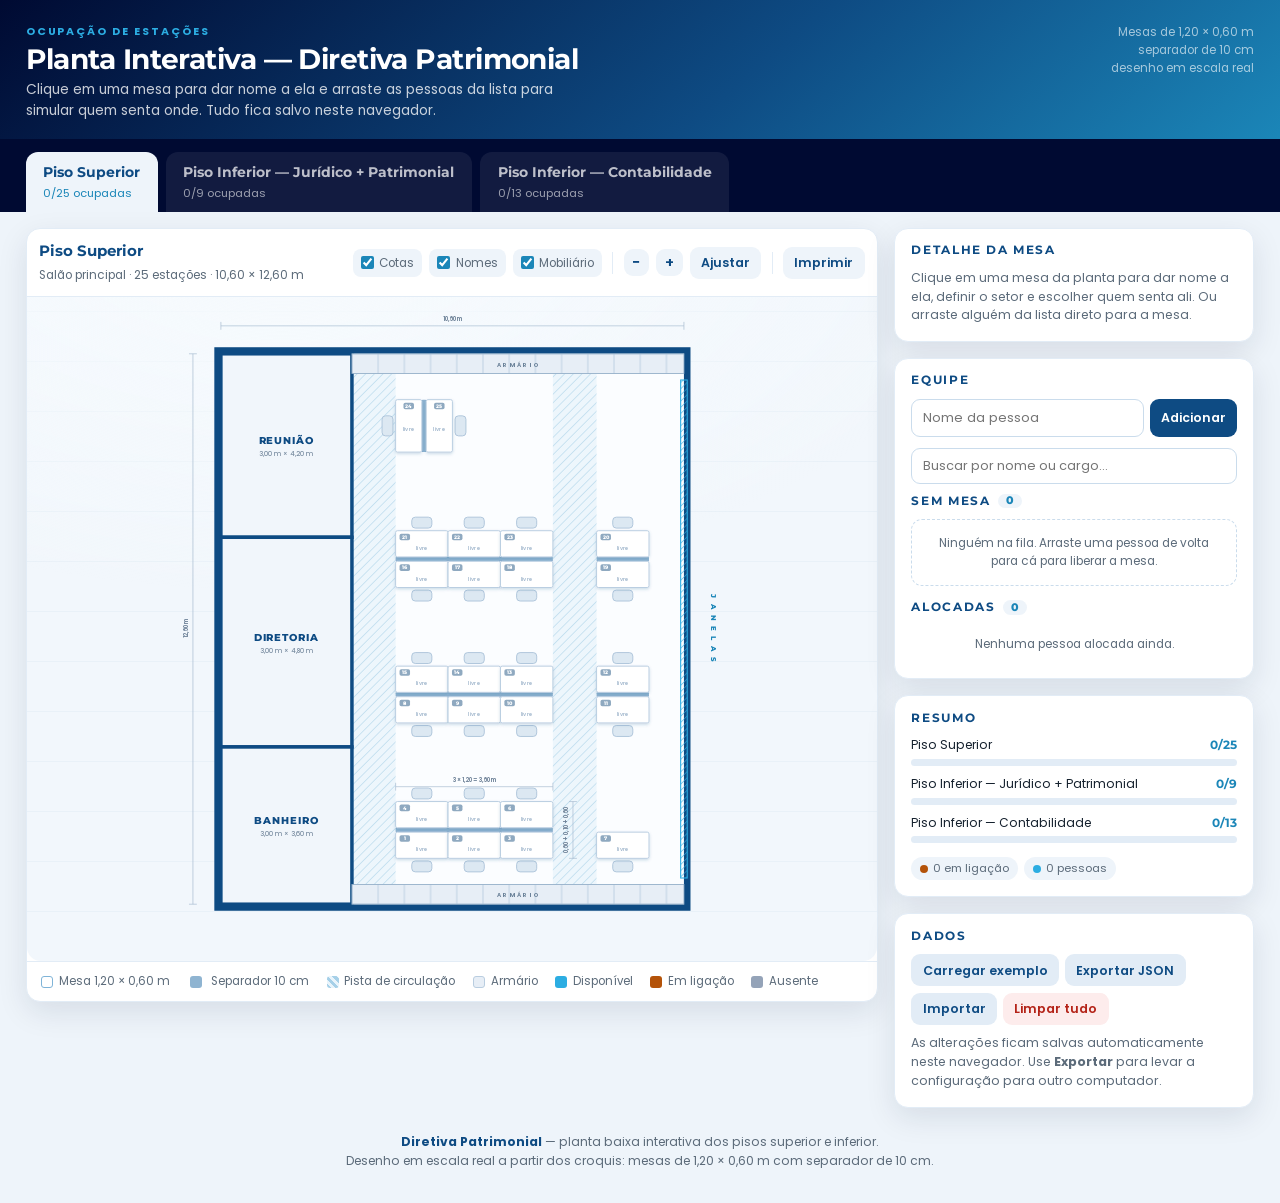
==== planta/index.html @ adbf9594 "Planta baixa interativa dos 3 ambientes (47 estações) Desenho em SVG na escala real (1 unidade = 1 c" ====
<!DOCTYPE html>
<html lang="pt-BR">
<head>
<meta charset="UTF-8" />
<meta name="viewport" content="width=device-width, initial-scale=1.0" />
<title>Planta Interativa — Diretiva Patrimonial</title>
<meta name="description" content="Planta baixa interativa dos pisos da Diretiva Patrimonial: nomeie as mesas e arraste as pessoas para simular a ocupação." />
<meta name="robots" content="noindex" />
<link rel="preconnect" href="https://fonts.googleapis.com" />
<link rel="preconnect" href="https://fonts.gstatic.com" crossorigin />
<link href="https://fonts.googleapis.com/css2?family=Montserrat:wght@600;700;800&family=Poppins:wght@400;500;600&display=swap" rel="stylesheet" />
<link rel="stylesheet" href="css/base.css" />
<link rel="stylesheet" href="css/planta.css" />
<link rel="stylesheet" href="css/painel.css" />
</head>
<body>

<header class="topo">
  <div class="topo-linha">
    <div>
      <p class="eyebrow">Ocupação de estações</p>
      <h1>Planta Interativa — Diretiva Patrimonial</h1>
      <p>Clique em uma mesa para dar nome a ela e arraste as pessoas da lista para simular quem senta onde. Tudo fica salvo neste navegador.</p>
    </div>
    <div class="marca">
      Mesas de 1,20 × 0,60 m<br />separador de 10 cm<br />desenho em escala real
    </div>
  </div>
</header>

<nav class="abas" id="abas" aria-label="Ambientes"></nav>

<main class="app">

  <section class="cartao">
    <div class="barra">
      <div class="titulo">
        <strong id="piso-nome">—</strong>
        <span id="piso-sub">—</span>
      </div>

      <label class="chk"><input type="checkbox" id="op-cotas" checked /> Cotas</label>
      <label class="chk"><input type="checkbox" id="op-nomes" checked /> Nomes</label>
      <label class="chk"><input type="checkbox" id="op-mobiliario" checked /> Mobiliário</label>

      <span class="sep"></span>
      <button class="btn btn-ic" id="zoom-menos" title="Diminuir (tecla −)" aria-label="Diminuir zoom">−</button>
      <button class="btn btn-ic" id="zoom-mais" title="Aumentar (tecla +)" aria-label="Aumentar zoom">+</button>
      <button class="btn" id="zoom-ajustar" title="Enquadrar (tecla 0)">Ajustar</button>

      <span class="sep"></span>
      <button class="btn" id="bt-imprimir" title="Imprimir ou salvar em PDF">Imprimir</button>
    </div>

    <div class="palco" id="palco"></div>

    <div class="legenda">
      <span><i class="mesa-i"></i> Mesa 1,20 × 0,60 m</span>
      <span><i class="sep"></i> Separador 10 cm</span>
      <span><i class="pista"></i> Pista de circulação</span>
      <span><i class="arm"></i> Armário</span>
      <span><i style="background:#2CADE2"></i> Disponível</span>
      <span><i style="background:#B45309"></i> Em ligação</span>
      <span><i style="background:#94A3B8"></i> Ausente</span>
    </div>
  </section>

  <aside class="lateral">

    <div class="cartao bloco">
      <h2>Detalhe da mesa</h2>
      <div id="detalhe-mesa"></div>
    </div>

    <div class="cartao bloco">
      <h2>Equipe</h2>
      <form class="form-linha" id="form-pessoa">
        <input type="text" id="novo-nome" placeholder="Nome da pessoa" maxlength="34" aria-label="Nome da pessoa" />
        <button class="btn btn-pri" type="submit">Adicionar</button>
      </form>
      <input type="search" class="busca" id="busca" placeholder="Buscar por nome ou cargo…" aria-label="Buscar pessoa" />

      <h2>Sem mesa <span class="cont" id="cont-sem-mesa">0</span></h2>
      <ul class="lista dropzone" id="lista-sem-mesa" data-drop-lista></ul>

      <h2 style="margin-top:.9rem;">Alocadas <span class="cont" id="cont-com-mesa">0</span></h2>
      <ul class="lista" id="lista-com-mesa"></ul>
    </div>

    <div class="cartao bloco">
      <h2>Resumo</h2>
      <ul class="resumo" id="resumo"></ul>
    </div>

    <div class="cartao bloco">
      <h2>Dados</h2>
      <div class="det-acoes">
        <button class="btn btn-sec" id="bt-exemplo">Carregar exemplo</button>
        <button class="btn btn-sec" id="bt-exportar">Exportar JSON</button>
        <button class="btn btn-sec" id="bt-importar">Importar</button>
        <button class="btn btn-perigo" id="bt-limpar">Limpar tudo</button>
      </div>
      <input type="file" id="arquivo" accept="application/json,.json" hidden />
      <p class="dica" style="margin-top:.6rem;">
        As alterações ficam salvas automaticamente neste navegador. Use <strong>Exportar</strong>
        para levar a configuração para outro computador.
      </p>
    </div>

  </aside>
</main>

<footer class="rodape">
  <p><strong>Diretiva Patrimonial</strong> — planta baixa interativa dos pisos superior e inferior.</p>
  <p>Desenho em escala real a partir dos croquis: mesas de 1,20 × 0,60 m com separador de 10 cm.</p>
</footer>

<script src="js/data.pisos.js"></script>
<script src="js/store.js"></script>
<script src="js/render.plan.js"></script>
<script src="js/dragdrop.js"></script>
<script src="js/ui.painel.js"></script>
<script src="js/app.js"></script>
</body>
</html>
---- planta/css/base.css ----
/* =========================================================================
   base.css — variáveis, reset e estrutura da página
   ========================================================================= */
:root{
  --navy:#0E4B83; --navy-dark:#000A32; --cyan:#2CADE2; --cyan600:#1B86B8;
  --light:#EEF4FA; --light100:#E2ECF6; --light200:#CADCEC;
  --ink:#15212E; --muted:#5C6B7A; --white:#fff;
  --amber:#B45309; --gray:#94A3B8;
  --radius:14px;
  --sombra:0 10px 30px rgba(8,30,55,.10);
  --sombra-forte:0 18px 44px rgba(8,30,55,.18);
  --lateral:360px;
}

*{box-sizing:border-box;margin:0;padding:0;}
html,body{height:100%;}
body{
  font-family:"Poppins",system-ui,-apple-system,"Segoe UI",sans-serif;
  color:var(--ink); background:var(--light); line-height:1.55;
  -webkit-font-smoothing:antialiased;
}
h1,h2,h3{font-family:"Montserrat","Poppins",sans-serif;letter-spacing:-.02em;line-height:1.15;}
button,input,select{font:inherit;color:inherit;}
button{cursor:pointer;border:none;background:none;}

/* ------------------------------- topo ----------------------------------- */
.topo{
  background:linear-gradient(140deg,#000A32,#0E4B83 58%,#1B86B8);
  color:#fff; padding:1.5rem 1.6rem 1.1rem;
}
.topo-linha{display:flex;align-items:flex-start;gap:1.2rem;flex-wrap:wrap;}
.topo .eyebrow{
  text-transform:uppercase;letter-spacing:.18em;font-size:.68rem;font-weight:700;color:var(--cyan);
}
.topo h1{font-size:clamp(1.25rem,2.4vw,1.75rem);margin:.15rem 0 .2rem;}
.topo p{color:rgba(255,255,255,.78);font-size:.86rem;max-width:60ch;}
.topo .marca{margin-left:auto;text-align:right;font-size:.72rem;color:rgba(255,255,255,.62);}

/* ------------------------------- abas ----------------------------------- */
.abas{
  display:flex;gap:.5rem;padding:.85rem 1.6rem 0;background:var(--navy-dark);
  overflow-x:auto;scrollbar-width:thin;
}
.aba{
  flex:0 0 auto;display:flex;flex-direction:column;gap:.1rem;
  padding:.6rem 1.1rem;border-radius:12px 12px 0 0;
  background:rgba(255,255,255,.07);color:rgba(255,255,255,.72);
  transition:background .18s,color .18s;
}
.aba:hover{background:rgba(255,255,255,.14);color:#fff;}
.aba strong{font-family:"Montserrat",sans-serif;font-size:.86rem;font-weight:700;white-space:nowrap;}
.aba em{font-style:normal;font-size:.7rem;opacity:.8;}
.aba.ativa{background:var(--light);color:var(--navy);}
.aba.ativa em{color:var(--cyan600);opacity:1;}

/* ------------------------------ layout ---------------------------------- */
.app{
  display:grid;grid-template-columns:1fr var(--lateral);
  gap:1rem;padding:1rem 1.6rem 1.6rem;align-items:start;
}
@media (max-width:1080px){
  .app{grid-template-columns:1fr;}
  :root{--lateral:100%;}
}

.cartao{
  background:var(--white);border:1px solid var(--light100);
  border-radius:var(--radius);box-shadow:var(--sombra);
}

/* ---------------------------- barra de ações ---------------------------- */
.barra{
  display:flex;align-items:center;gap:.45rem;flex-wrap:wrap;
  padding:.6rem .8rem;border-bottom:1px solid var(--light100);
}
.barra .titulo{margin-right:auto;min-width:0;}
.barra .titulo strong{
  display:block;font-family:"Montserrat",sans-serif;font-size:.95rem;color:var(--navy);
  white-space:nowrap;overflow:hidden;text-overflow:ellipsis;
}
.barra .titulo span{font-size:.74rem;color:var(--muted);}

.btn{
  display:inline-flex;align-items:center;gap:.35rem;
  padding:.4rem .7rem;border-radius:9px;font-size:.78rem;font-weight:600;
  background:var(--light);color:var(--navy);transition:background .16s,transform .16s;
}
.btn:hover{background:var(--light100);}
.btn:active{transform:translateY(1px);}
.btn-pri{background:var(--navy);color:#fff;}
.btn-pri:hover{background:var(--cyan600);}
.btn-sec{background:var(--light100);color:var(--navy);}
.btn-ic{padding:.4rem .55rem;font-size:.9rem;line-height:1;}
.btn-perigo{background:#FDECEC;color:#B42318;}
.btn-perigo:hover{background:#FBDADA;}

.chk{
  display:inline-flex;align-items:center;gap:.32rem;
  font-size:.74rem;color:var(--muted);padding:.3rem .5rem;border-radius:8px;background:var(--light);
}
.chk input{accent-color:var(--cyan600);}

.sep{width:1px;height:22px;background:var(--light100);margin:0 .2rem;}

footer.rodape{
  padding:0 1.6rem 2rem;color:var(--muted);font-size:.76rem;text-align:center;
}
footer.rodape strong{color:var(--navy);}
---- planta/css/planta.css ----
/* =========================================================================
   planta.css — aparência do desenho (SVG)
   ========================================================================= */
.palco{
  position:relative;overflow:hidden;border-radius:0 0 var(--radius) var(--radius);
  background:
    radial-gradient(1200px 600px at 30% -10%, #F7FBFE 0%, transparent 60%),
    repeating-linear-gradient(0deg,#F2F7FC 0 49px,#E9F1F8 49px 50px),
    repeating-linear-gradient(90deg,#F2F7FC 0 49px,#E9F1F8 49px 50px);
  touch-action:none;cursor:grab;
  height:clamp(440px, calc(100vh - 236px), 940px);
}
.palco.pegando{cursor:grabbing;}
.planta-svg{display:block;width:100%;height:100%;}
@media (max-width:1080px){ .palco{height:clamp(380px, 68vh, 720px);} }

/* ------------------------------ casca ----------------------------------- */
.piso{fill:#FBFDFF;stroke:none;}
.parede{fill:none;stroke:#0E4B83;stroke-width:15;}
.parede-int{fill:#0E4B83;}
.vao{fill:#FBFDFF;}
.porta-arco{fill:none;stroke:#9DB6CC;stroke-width:2;stroke-dasharray:8 6;}
.porta-folha{stroke:#0E4B83;stroke-width:5;stroke-linecap:round;}

.sala{fill:#F1F6FB;stroke:#0E4B83;stroke-width:8;}
.sala-nome{
  font-family:"Montserrat",sans-serif;font-weight:800;font-size:22px;
  fill:#0E4B83;letter-spacing:.1em;
}
.sala-dim{font-size:15px;fill:#7C8FA3;font-weight:500;}
.armario-nome{font-size:13px;fill:#6B8299;font-weight:700;letter-spacing:.12em;}
.rot-label{
  font-family:"Montserrat",sans-serif;font-weight:800;font-size:17px;
  fill:#1B86B8;letter-spacing:.22em;
}
.zona-nome{
  font-family:"Montserrat",sans-serif;font-weight:800;font-size:19px;
  fill:#98AEC3;letter-spacing:.16em;
}
.separador{fill:#8FB4D1;}

/* ------------------------------ escada ---------------------------------- */
.escada-base{fill:#EDF3F9;stroke:#0E4B83;stroke-width:4;}
.degrau{stroke:#8FA9C0;stroke-width:2.5;}
.escada-nome{
  font-family:"Montserrat",sans-serif;font-weight:800;font-size:16px;
  fill:#5F7B94;letter-spacing:.14em;
}

/* ------------------------------ cotas ----------------------------------- */
.cotas line{stroke:#A9BDD1;stroke-width:1.6;}
.cota-txt{font-size:14px;fill:#6E8298;font-weight:600;}
.legenda-mini{font-size:12px;fill:#8AA0B5;font-weight:700;letter-spacing:.1em;}

/* ------------------------------ mesas ----------------------------------- */
.mesa{cursor:pointer;}
.mesa-tampo{fill:#FFFFFF;stroke:#B9CEE1;stroke-width:2.2;}
.mesa.ocupada .mesa-tampo{fill:#F7FBFE;stroke:#7FB4D8;stroke-width:2.6;}
.mesa-alvo{fill:transparent;stroke:none;}
.cadeira{fill:#DCE8F2;stroke:#A9C2D8;stroke-width:2;}
.mesa.ocupada .cadeira{fill:#C3DCEF;stroke:#7FB4D8;}

.mesa-num-bg{fill:#0E4B83;}
.mesa.vaga .mesa-num-bg{fill:#8FA9C0;}
.mesa-num{font-family:"Montserrat",sans-serif;font-weight:800;font-size:11px;fill:#fff;}
.mesa-nome{font-size:10.5px;fill:#5C6B7A;font-weight:600;}
.mesa-livre{font-size:12px;fill:#A9BDD1;font-weight:600;letter-spacing:.08em;}

.avatar{stroke:#fff;stroke-width:2.5;}
.avatar-txt{font-family:"Montserrat",sans-serif;font-weight:800;font-size:12px;fill:#fff;}
.pessoa-nome{font-family:"Montserrat",sans-serif;font-weight:700;font-size:12.5px;fill:#15212E;}
.pessoa-cargo{font-size:10px;fill:#7C8FA3;}
.farol{stroke:#fff;stroke-width:2;}
.farol.pulsa{animation:pulsa 1.25s ease-in-out infinite;transform-origin:center;transform-box:fill-box;}
@keyframes pulsa{
  0%,100%{opacity:1;r:6;}
  50%{opacity:.45;r:8.5;}
}

/* estados de interação */
.mesa:hover .mesa-tampo{stroke:#2CADE2;stroke-width:3.4;}
.mesa:focus{outline:none;}
.mesa:focus-visible .mesa-tampo{stroke:#0E4B83;stroke-width:4;}
.mesa.selecionada .mesa-tampo{stroke:#0E4B83;stroke-width:4.5;fill:#EFF7FD;}
.mesa.alvo-ativo .mesa-tampo{
  stroke:#2CADE2;stroke-width:5;fill:#E4F4FC;filter:url(#f-alvo);
}
.mesa.origem-arrasto{opacity:.42;}

body.arrastando .mesa .mesa-tampo{stroke-dasharray:9 6;}
body.arrastando .palco{cursor:grabbing;}

/* ------------------------------ legenda --------------------------------- */
.legenda{
  display:flex;flex-wrap:wrap;gap:.5rem 1.1rem;padding:.65rem .9rem;
  border-top:1px solid var(--light100);font-size:.72rem;color:var(--muted);
}
.legenda span{display:inline-flex;align-items:center;gap:.35rem;}
.legenda i{width:12px;height:12px;border-radius:3px;display:inline-block;}
.legenda i.pista{background:repeating-linear-gradient(45deg,#A6D0E8 0 3px,#E9F4FB 3px 6px);}
.legenda i.arm{background:#E7EEF6;border:1px solid #B9CDE0;}
.legenda i.sep{background:#8FB4D1;}
.legenda i.mesa-i{background:#fff;border:1.5px solid #7FB4D8;}

/* ------------------------------ impressão -------------------------------- */
@media print{
  .topo,.abas,.lateral,.barra .btn,.barra .chk,.sep,.rodape{display:none !important;}
  .app{display:block;padding:0;}
  .cartao{border:none;box-shadow:none;}
  .palco{background:#fff;overflow:visible;}
  .planta-svg{max-height:none;}
  .barra{border:none;}
}
---- planta/css/painel.css ----
/* =========================================================================
   painel.css — barra lateral (equipe, resumo, detalhe da mesa) e arrasto
   ========================================================================= */
.lateral{display:flex;flex-direction:column;gap:1rem;position:sticky;top:1rem;}
@media (max-width:1080px){ .lateral{position:static;} }

.bloco{padding:.9rem 1rem 1rem;}
.bloco h2{
  font-size:.78rem;text-transform:uppercase;letter-spacing:.13em;
  color:var(--navy);margin-bottom:.7rem;display:flex;align-items:center;gap:.45rem;
}
.bloco h2 .cont{
  background:var(--light);color:var(--cyan600);border-radius:99px;
  padding:.05rem .5rem;font-size:.7rem;font-weight:800;letter-spacing:0;
}
.bloco h2 .cont.alt{margin-left:auto;}

/* ------------------------------ formulário ------------------------------- */
.form-linha{display:flex;gap:.4rem;margin-bottom:.7rem;}
.form-linha input{
  flex:1;min-width:0;padding:.48rem .65rem;border:1px solid var(--light200);
  border-radius:9px;font-size:.82rem;background:#fff;
}
.form-linha input:focus{outline:2px solid var(--cyan);outline-offset:-1px;border-color:transparent;}

.busca{
  width:100%;padding:.45rem .65rem;border:1px solid var(--light200);border-radius:9px;
  font-size:.8rem;margin-bottom:.6rem;background:#fff;
}
.busca:focus{outline:2px solid var(--cyan);outline-offset:-1px;}

/* ------------------------------ chips ------------------------------------ */
.lista{list-style:none;display:flex;flex-direction:column;gap:.35rem;}
.lista.dropzone{
  min-height:56px;border:1.5px dashed var(--light200);border-radius:11px;padding:.35rem;
  transition:border-color .18s,background .18s;
}
.lista.dropzone.alvo-ativo{border-color:var(--cyan);background:#EAF6FD;}

.chip{
  display:flex;align-items:center;gap:.55rem;padding:.4rem .5rem;
  background:#fff;border:1px solid var(--light100);border-radius:10px;
  cursor:grab;user-select:none;transition:box-shadow .16s,transform .16s,border-color .16s;
}
.chip:hover{box-shadow:var(--sombra);border-color:var(--light200);transform:translateX(2px);}
.chip:active{cursor:grabbing;}
.chip-alocada{background:#F7FAFD;}

.chip-av{
  flex:0 0 auto;width:30px;height:30px;border-radius:50%;color:#fff;
  display:grid;place-items:center;font-family:"Montserrat",sans-serif;
  font-weight:800;font-size:.72rem;
}
.chip-txt{flex:1;min-width:0;display:flex;flex-direction:column;line-height:1.25;}
.chip-txt strong{font-size:.8rem;font-weight:600;white-space:nowrap;overflow:hidden;text-overflow:ellipsis;}
.chip-txt em{font-style:normal;font-size:.68rem;color:var(--muted);}
.chip-onde{font-size:.66rem;color:var(--cyan600);font-weight:600;}
.chip-status{flex:0 0 auto;width:9px;height:9px;border-radius:50%;}
.chip-x{
  flex:0 0 auto;width:22px;height:22px;border-radius:6px;color:#A9BDD1;
  font-size:1rem;line-height:1;display:grid;place-items:center;
}
.chip-x:hover{background:#FDECEC;color:#B42318;}

.vazio{
  font-size:.74rem;color:var(--muted);padding:.6rem .5rem;text-align:center;line-height:1.45;
}

/* ------------------------------ resumo ----------------------------------- */
.resumo{list-style:none;display:flex;flex-direction:column;gap:.6rem;}
.res-top{display:flex;justify-content:space-between;font-size:.76rem;margin-bottom:.22rem;}
.res-top b{color:var(--cyan600);font-family:"Montserrat",sans-serif;}
.res-bar{height:7px;background:var(--light100);border-radius:99px;overflow:hidden;}
.res-bar span{display:block;height:100%;background:linear-gradient(90deg,var(--navy),var(--cyan));}
.res-tags{display:flex;gap:.4rem;flex-wrap:wrap;padding-top:.25rem;}
.tag{
  display:inline-flex;align-items:center;gap:.3rem;font-size:.7rem;color:var(--muted);
  background:var(--light);border-radius:99px;padding:.18rem .55rem;
}
.tag i{width:8px;height:8px;border-radius:50%;}

/* ------------------------------ detalhe ---------------------------------- */
.dica{font-size:.78rem;color:var(--muted);line-height:1.5;}
.det-cab{display:flex;align-items:flex-start;gap:.6rem;margin-bottom:.8rem;}
.det-num{
  flex:0 0 auto;width:34px;height:34px;border-radius:9px;background:var(--navy);color:#fff;
  display:grid;place-items:center;font-family:"Montserrat",sans-serif;font-weight:800;font-size:.9rem;
}
.det-cab strong{display:block;font-size:.9rem;color:var(--navy);font-family:"Montserrat",sans-serif;}
.det-cab em{font-style:normal;font-size:.68rem;color:var(--muted);}
.det-fechar{
  margin-left:auto;width:26px;height:26px;border-radius:7px;color:var(--muted);font-size:1.1rem;
}
.det-fechar:hover{background:var(--light);color:var(--ink);}

.cmp{display:block;font-size:.7rem;color:var(--muted);font-weight:600;margin-bottom:.55rem;}
.cmp input,.cmp select{
  display:block;width:100%;margin-top:.18rem;padding:.45rem .6rem;
  border:1px solid var(--light200);border-radius:9px;font-size:.82rem;background:#fff;
}
.cmp input:focus,.cmp select:focus{outline:2px solid var(--cyan);outline-offset:-1px;}

.det-acoes{display:flex;gap:.4rem;flex-wrap:wrap;margin-top:.55rem;}

/* ------------------------------ fantasma --------------------------------- */
.ghost{
  position:fixed;top:0;left:0;z-index:9999;pointer-events:none;
  display:flex;align-items:center;gap:.45rem;
  padding:.32rem .6rem .32rem .32rem;background:#fff;border-radius:99px;
  box-shadow:var(--sombra-forte);border:1.5px solid var(--cyan);
}
.ghost-av{
  width:26px;height:26px;border-radius:50%;color:#fff;display:grid;place-items:center;
  font-family:"Montserrat",sans-serif;font-weight:800;font-size:.68rem;
}
.ghost-nome{font-size:.78rem;font-weight:600;white-space:nowrap;}
body.arrastando{cursor:grabbing;user-select:none;}
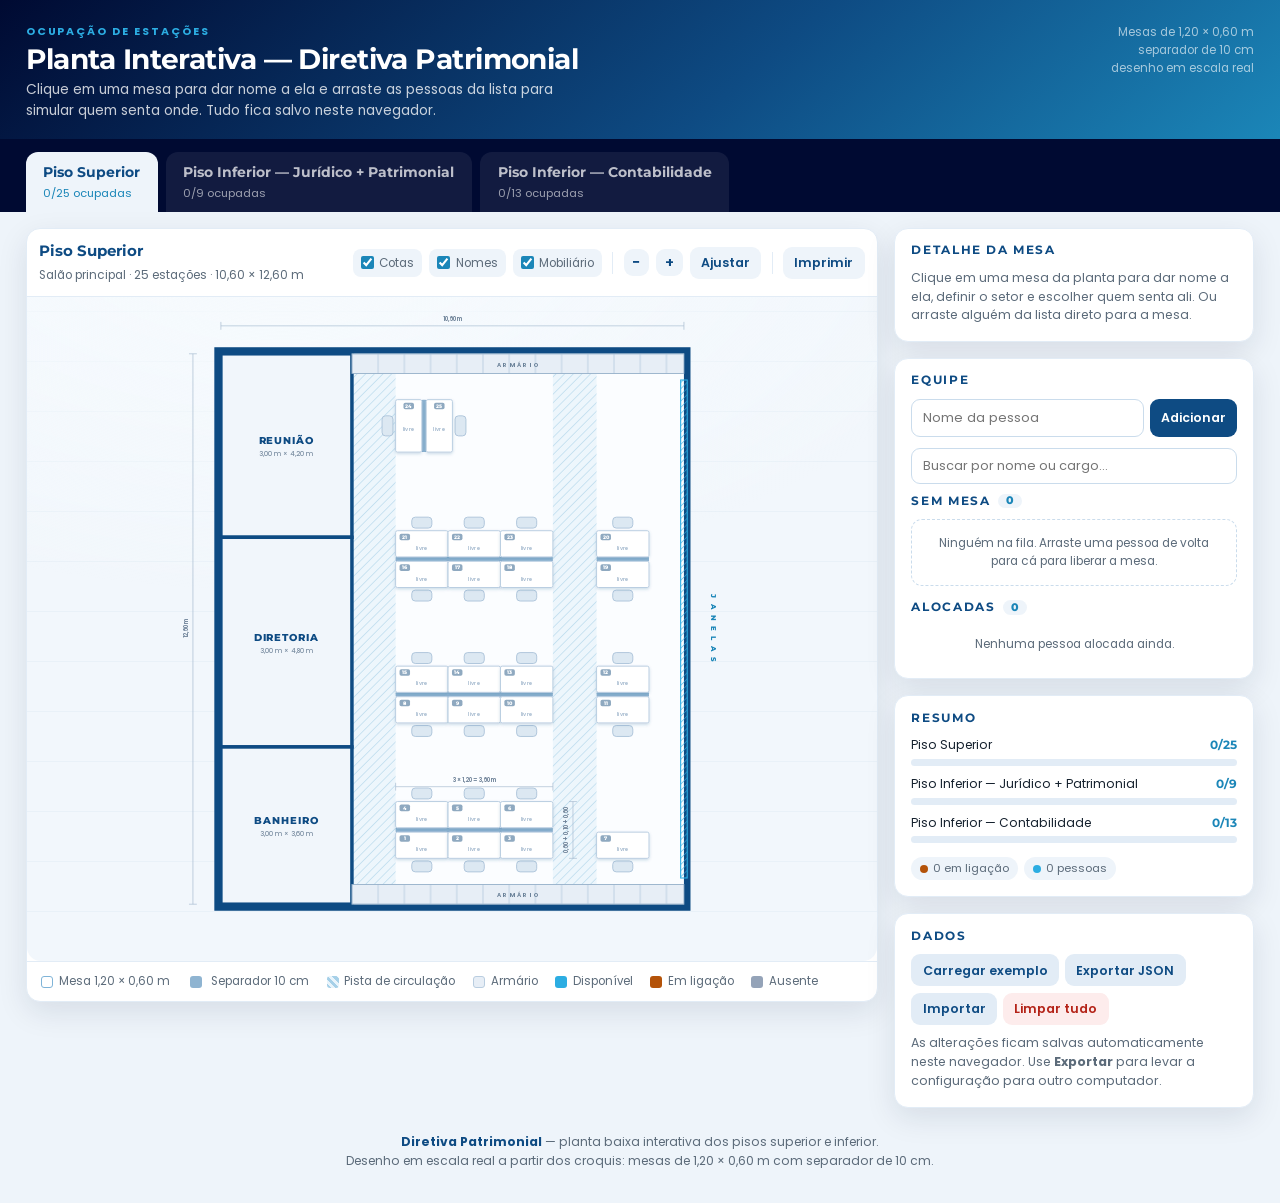
==== commit a87be5a8: "Corrige o botão de excluir pessoa (confirm bloqueado em iframe sandbox) O clique no × não removia ni" ====
--- a/planta/index.html
+++ b/planta/index.html
@@ -119,6 +119,7 @@
 <script src="js/store.js"></script>
 <script src="js/render.plan.js"></script>
 <script src="js/dragdrop.js"></script>
+<script src="js/ui.dialogo.js"></script>
 <script src="js/ui.painel.js"></script>
 <script src="js/app.js"></script>
 </body>
--- a/planta/css/painel.css
+++ b/planta/css/painel.css
@@ -102,6 +102,20 @@
 
 .det-acoes{display:flex;gap:.4rem;flex-wrap:wrap;margin-top:.55rem;}
 
+/* ------------------------------ diálogo ---------------------------------- */
+.dialogo{
+  /* o reset `*{margin:0}` anula o margin:auto do navegador, que é o que centraliza */
+  margin:auto;
+  border:none;border-radius:14px;padding:1.15rem 1.25rem 1rem;
+  max-width:min(30rem,calc(100vw - 2rem));
+  background:var(--white);color:var(--ink);box-shadow:var(--sombra-forte);
+}
+.dialogo::backdrop{background:rgba(8,20,34,.55);}
+.dialogo-txt{font-size:.88rem;line-height:1.55;margin-bottom:1rem;}
+.dialogo-acoes{display:flex;gap:.5rem;justify-content:flex-end;}
+.dialogo-acoes .btn{padding:.45rem .9rem;}
+.dialogo-acoes .btn:focus-visible{outline:2px solid var(--cyan);outline-offset:2px;}
+
 /* ------------------------------ fantasma --------------------------------- */
 .ghost{
   position:fixed;top:0;left:0;z-index:9999;pointer-events:none;
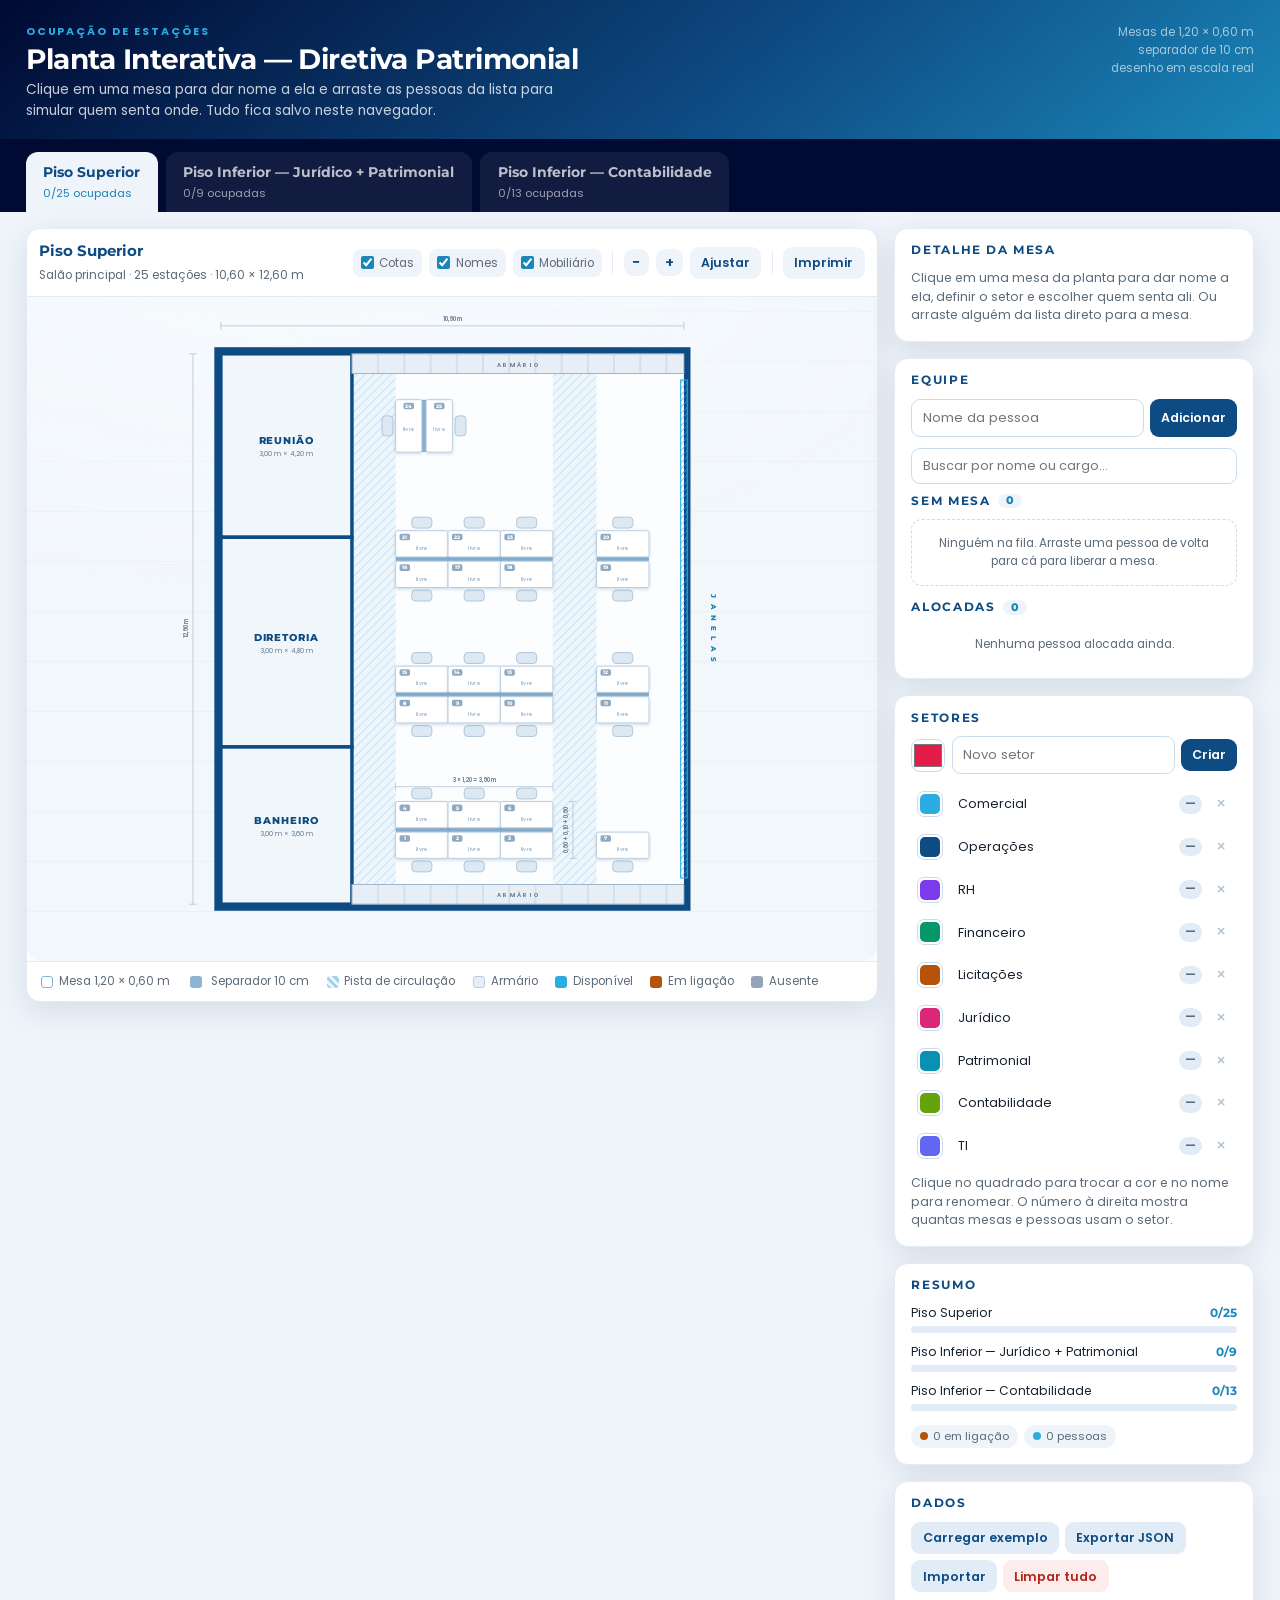
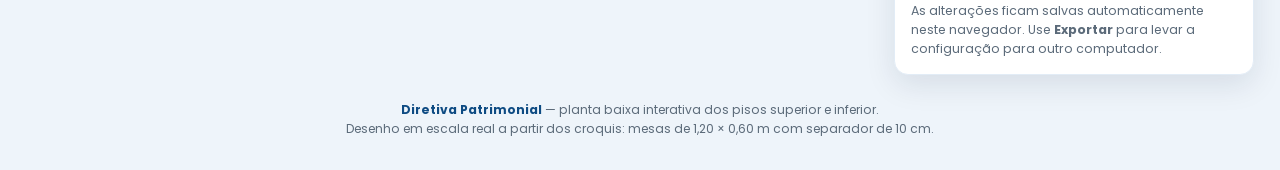
==== commit 74610224: "Setores editáveis e backup que funciona dentro do sandbox Setores saíram da constante fixa e passara" ====
--- a/planta/index.html
+++ b/planta/index.html
@@ -88,6 +88,20 @@
     </div>
 
     <div class="cartao bloco">
+      <h2>Setores</h2>
+      <form class="form-linha" id="form-setor">
+        <input type="color" id="novo-setor-cor" value="#2CADE2" aria-label="Cor do novo setor" />
+        <input type="text" id="novo-setor-nome" placeholder="Novo setor" maxlength="24" aria-label="Nome do novo setor" />
+        <button class="btn btn-pri" type="submit">Criar</button>
+      </form>
+      <ul class="lista lista-setores" id="lista-setores"></ul>
+      <p class="dica" style="margin-top:.55rem;">
+        Clique no quadrado para trocar a cor e no nome para renomear. O número à direita
+        mostra quantas mesas e pessoas usam o setor.
+      </p>
+    </div>
+
+    <div class="cartao bloco">
       <h2>Resumo</h2>
       <ul class="resumo" id="resumo"></ul>
     </div>
@@ -120,6 +134,7 @@
 <script src="js/render.plan.js"></script>
 <script src="js/dragdrop.js"></script>
 <script src="js/ui.dialogo.js"></script>
+<script src="js/ui.setores.js"></script>
 <script src="js/ui.painel.js"></script>
 <script src="js/app.js"></script>
 </body>
--- a/planta/css/base.css
+++ b/planta/css/base.css
@@ -13,6 +13,8 @@
 }
 
 *{box-sizing:border-box;margin:0;padding:0;}
+/* `display` explícito nas classes vence a regra padrão de [hidden] */
+[hidden]{display:none !important;}
 html,body{height:100%;}
 body{
   font-family:"Poppins",system-ui,-apple-system,"Segoe UI",sans-serif;
--- a/planta/css/planta.css
+++ b/planta/css/planta.css
@@ -9,7 +9,11 @@
     repeating-linear-gradient(90deg,#F2F7FC 0 49px,#E9F1F8 49px 50px);
   touch-action:none;cursor:grab;
   height:clamp(440px, calc(100vh - 236px), 940px);
+  /* arrastar a planta move a vista — nunca seleciona os textos do desenho */
+  user-select:none;-webkit-user-select:none;
+  -webkit-tap-highlight-color:transparent;
 }
+.palco *{user-select:none;-webkit-user-select:none;}
 .palco.pegando{cursor:grabbing;}
 .planta-svg{display:block;width:100%;height:100%;}
 @media (max-width:1080px){ .palco{height:clamp(380px, 68vh, 720px);} }
--- a/planta/css/painel.css
+++ b/planta/css/painel.css
@@ -102,6 +102,37 @@
 
 .det-acoes{display:flex;gap:.4rem;flex-wrap:wrap;margin-top:.55rem;}
 
+/* ------------------------------ setores ---------------------------------- */
+.lista-setores{gap:.28rem;}
+.setor-item{
+  display:flex;align-items:center;gap:.45rem;padding:.22rem .3rem;
+  border:1px solid transparent;border-radius:9px;
+}
+.setor-item:hover{background:var(--light);border-color:var(--light100);}
+.setor-cor{
+  flex:0 0 auto;width:26px;height:26px;padding:0;border:1px solid var(--light200);
+  border-radius:7px;background:none;cursor:pointer;
+}
+.setor-cor::-webkit-color-swatch-wrapper{padding:2px;}
+.setor-cor::-webkit-color-swatch{border:none;border-radius:5px;}
+.setor-cor::-moz-color-swatch{border:none;border-radius:5px;}
+.setor-nome{
+  flex:1;min-width:0;padding:.24rem .4rem;font-size:.79rem;
+  border:1px solid transparent;border-radius:7px;background:transparent;color:var(--ink);
+}
+.setor-nome:hover{border-color:var(--light200);}
+.setor-nome:focus{outline:2px solid var(--cyan);outline-offset:-1px;background:var(--white);}
+.setor-uso{
+  flex:0 0 auto;min-width:22px;text-align:center;font-size:.68rem;font-weight:700;
+  color:var(--muted);background:var(--light100);border-radius:99px;padding:.06rem .38rem;
+  font-variant-numeric:tabular-nums;
+}
+#form-setor{align-items:center;}
+#novo-setor-cor{
+  flex:0 0 auto;width:34px;height:33px;padding:0;border:1px solid var(--light200);
+  border-radius:9px;background:none;cursor:pointer;
+}
+
 /* ------------------------------ diálogo ---------------------------------- */
 .dialogo{
   /* o reset `*{margin:0}` anula o margin:auto do navegador, que é o que centraliza */
@@ -111,10 +142,29 @@
   background:var(--white);color:var(--ink);box-shadow:var(--sombra-forte);
 }
 .dialogo::backdrop{background:rgba(8,20,34,.55);}
-.dialogo-txt{font-size:.88rem;line-height:1.55;margin-bottom:1rem;}
-.dialogo-acoes{display:flex;gap:.5rem;justify-content:flex-end;}
+.dialogo-tit{font-size:1rem;color:var(--navy);margin-bottom:.4rem;}
+.dialogo-txt{font-size:.84rem;line-height:1.55;color:var(--muted);margin-bottom:.9rem;}
+.dialogo-campos{margin-bottom:.4rem;}
+.dialogo-campos textarea{
+  display:block;width:100%;margin-top:.18rem;padding:.5rem .6rem;
+  border:1px solid var(--light200);border-radius:9px;background:var(--white);color:var(--ink);
+  font-family:ui-monospace,SFMono-Regular,Menlo,Consolas,monospace;font-size:.72rem;
+  line-height:1.45;resize:vertical;
+}
+.dialogo-campos textarea:focus,
+.dialogo-campos input:focus,
+.dialogo-campos select:focus{outline:2px solid var(--cyan);outline-offset:-1px;}
+.dialogo-campos .campo-erro{border-color:#DC2626;outline-color:#DC2626;}
+.cmp-cor input{width:56px;height:34px;padding:0;border-radius:9px;cursor:pointer;}
+.dialogo-acoes{display:flex;gap:.5rem;justify-content:flex-end;align-items:center;flex-wrap:wrap;}
+.dialogo-extras{display:flex;gap:.5rem;margin-right:auto;}
 .dialogo-acoes .btn{padding:.45rem .9rem;}
 .dialogo-acoes .btn:focus-visible{outline:2px solid var(--cyan);outline-offset:2px;}
+@media (max-width:520px){
+  .dialogo-extras{margin-right:0;width:100%;}
+  .dialogo-acoes{justify-content:stretch;}
+  .dialogo-acoes .btn{flex:1;justify-content:center;}
+}
 
 /* ------------------------------ fantasma --------------------------------- */
 .ghost{
